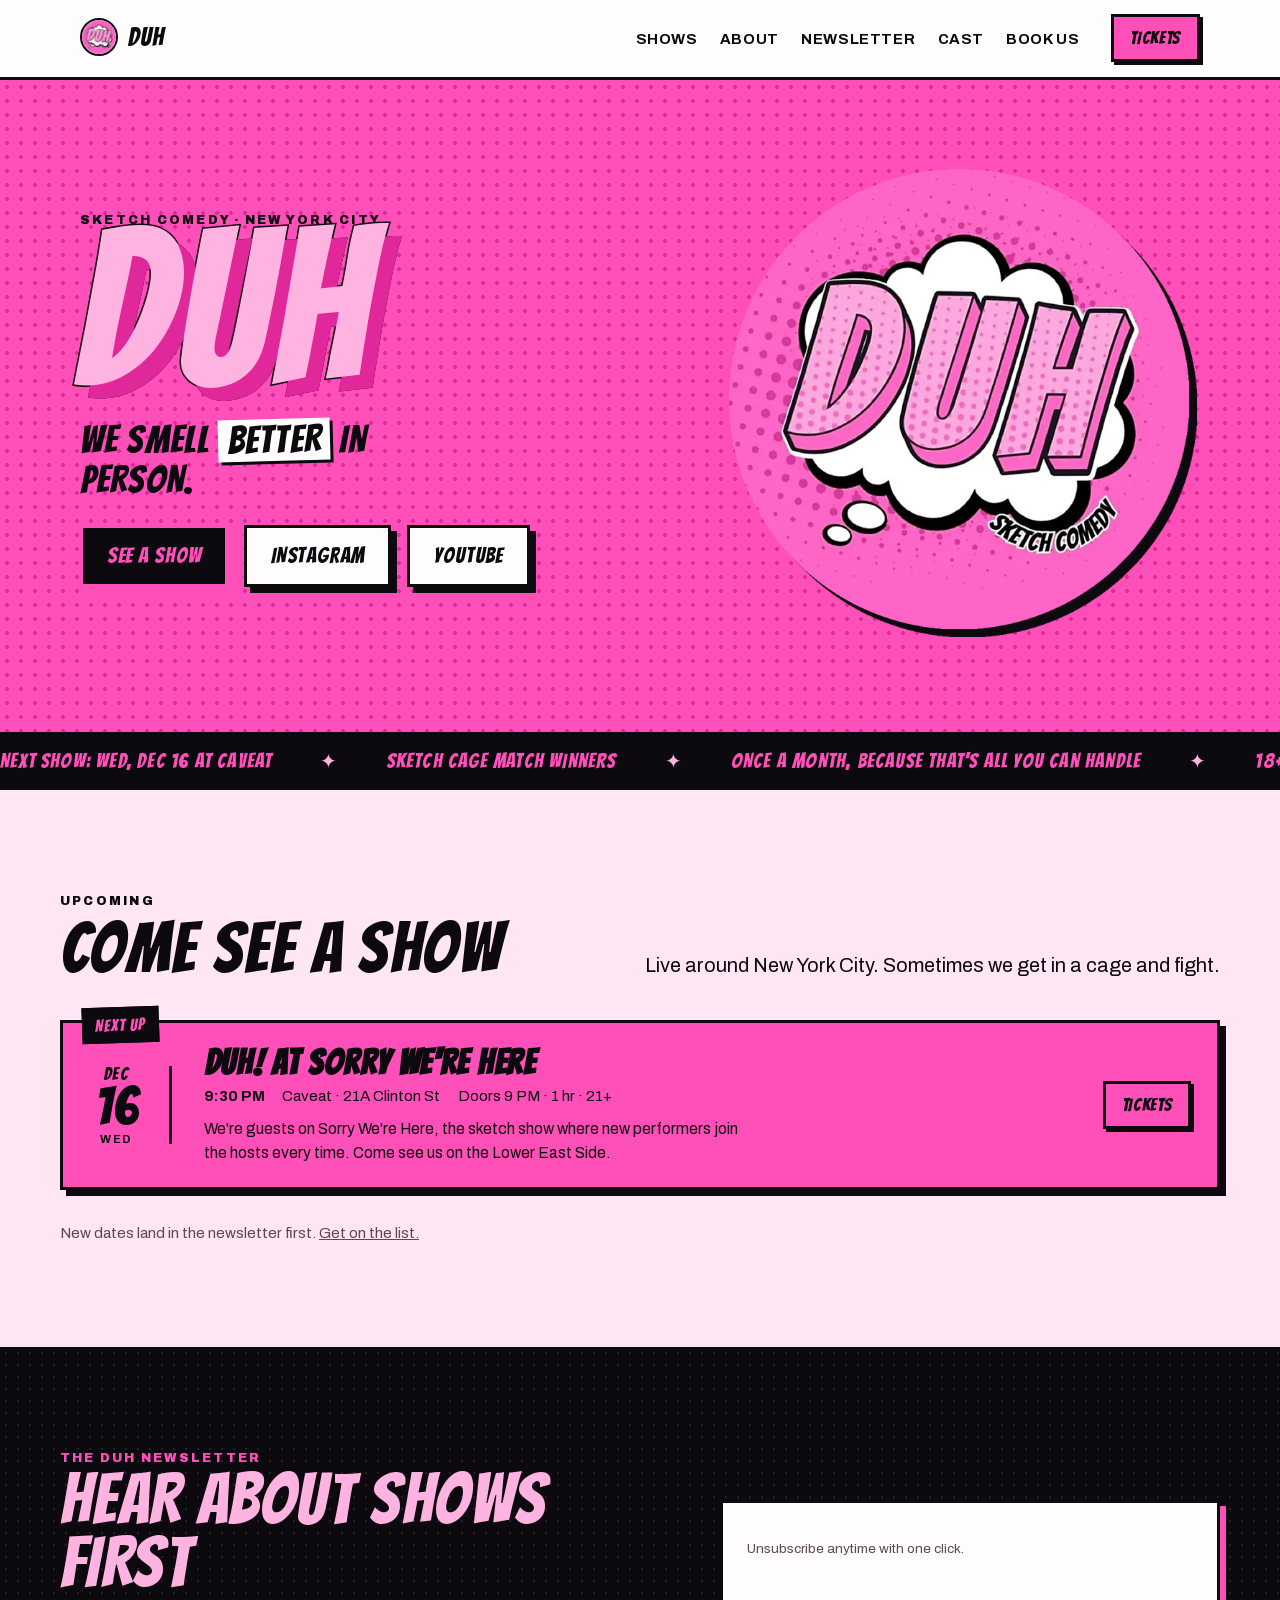
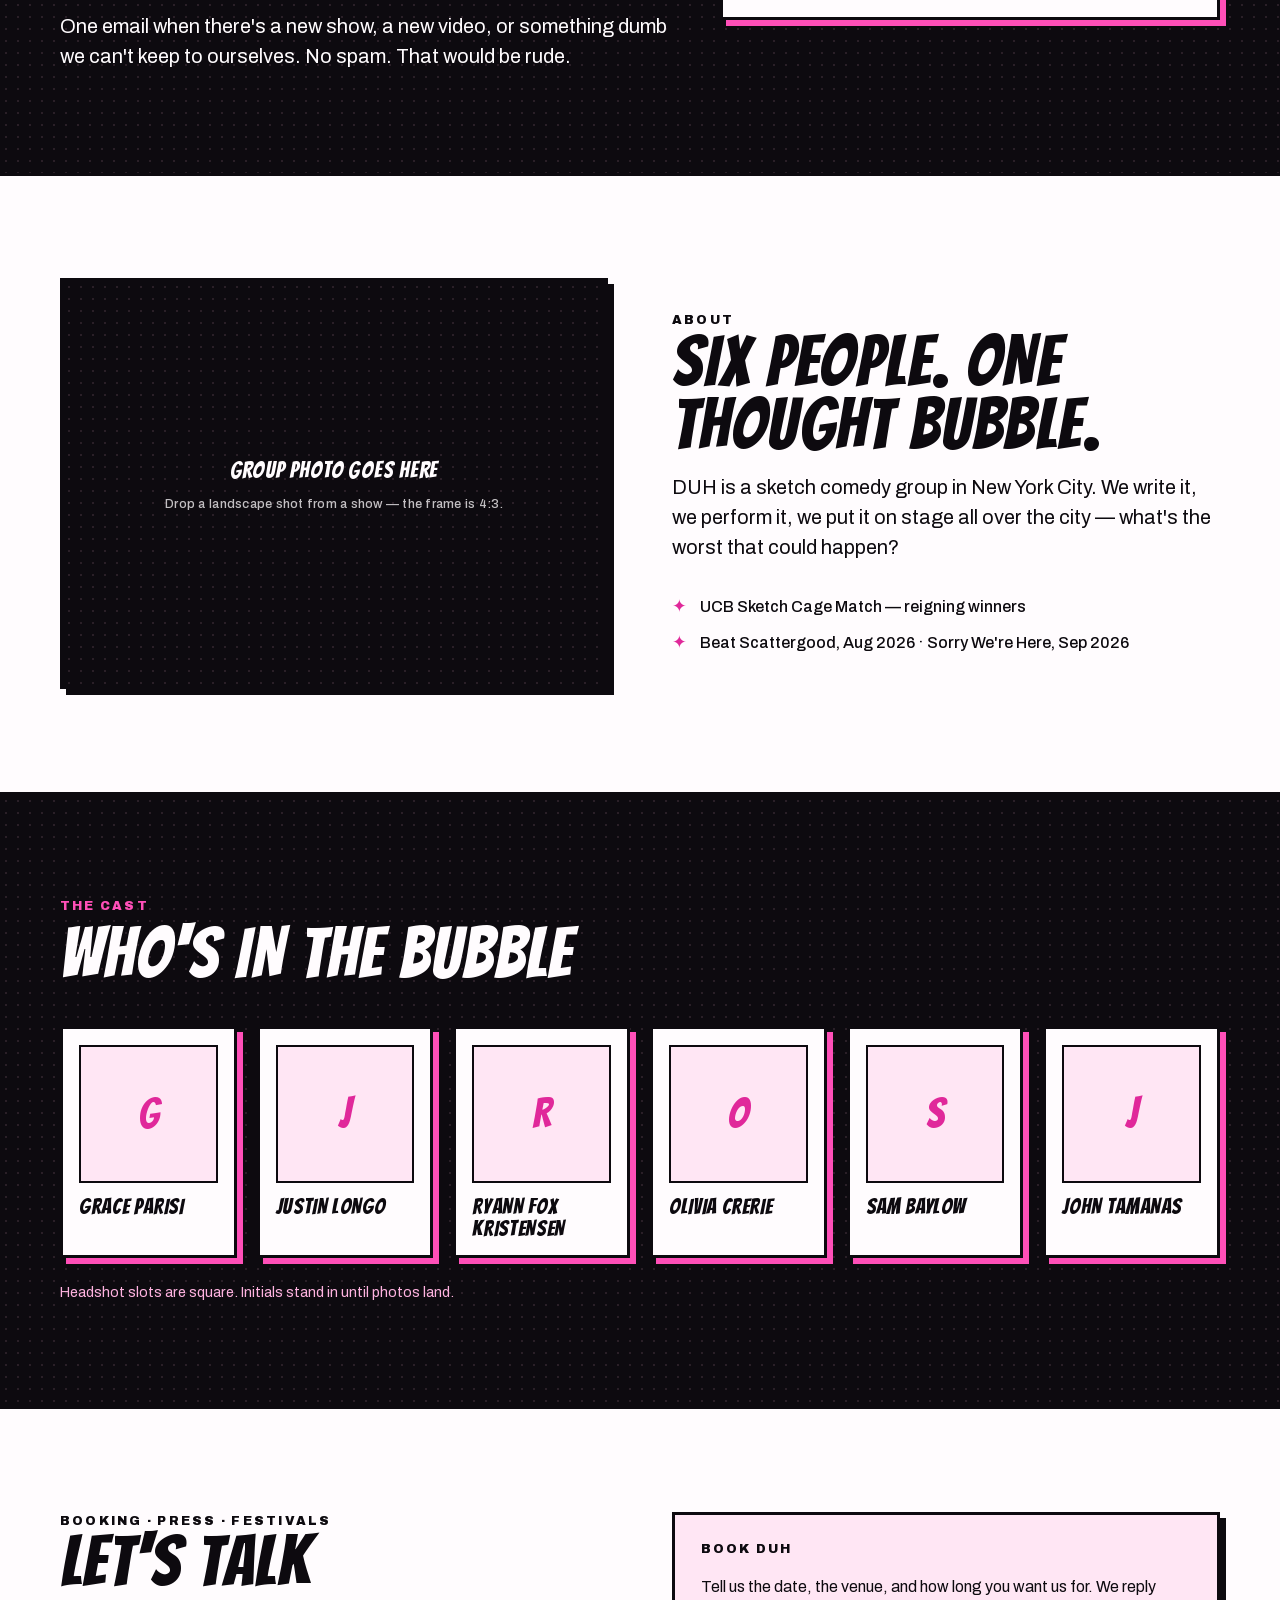
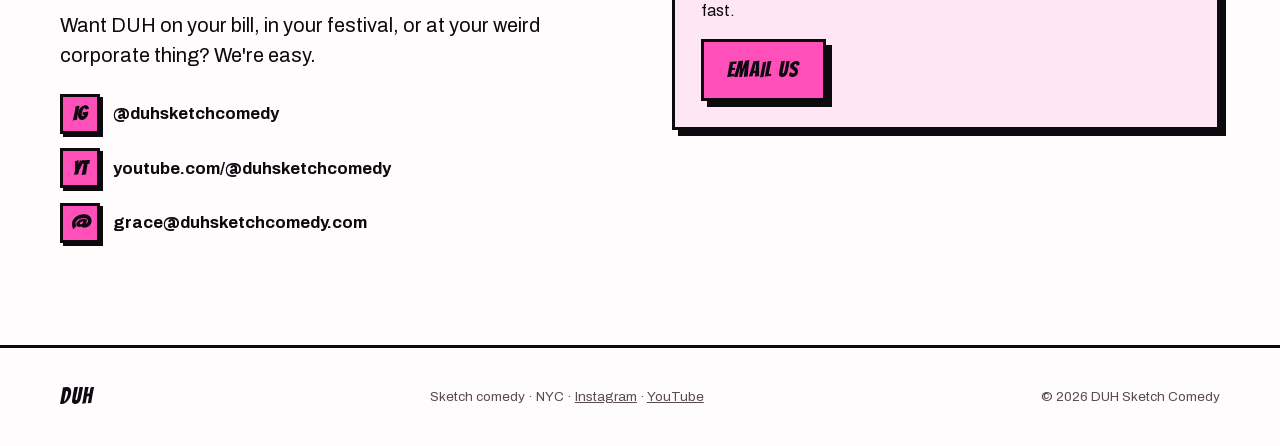
==== blog/index.html @ 2ca90cf0 "Blog backend, hidden until the first post Posts are markdown files in posts/ listed in posts/posts.j" ====
<!doctype html>
<html lang="en">
<head>
<meta charset="utf-8">
<meta name="viewport" content="width=device-width, initial-scale=1">
<link rel="icon" href="/assets/favicon.png">
<meta name="theme-color" content="#FF4FB8">
<link rel="preload" href="/assets/bangers.woff2" as="font" type="font/woff2" crossorigin>
<link rel="preload" href="/assets/archivo.woff2" as="font" type="font/woff2" crossorigin>
<link rel="stylesheet" href="/assets/blog.css">
<!-- Hidden until a published post exists; with none, the script sends visitors home. -->
<style>body.loading{visibility:hidden}</style>
<title>Blog — DUH Sketch Comedy</title>
<meta name="description" content="The DUH blog.">
</head>
<body class="loading">
<nav class="nav" aria-label="Primary">
  <div class="in">
    <a class="brand" href="/"><img src="/assets/logo-small.webp" alt="" width="38" height="38">DUH</a>
    <ul>
      <li><a href="/#shows">Shows</a></li>
      <li><a href="/#about">About</a></li>
      <li><a href="/blog/" aria-current="page">Blog</a></li>
      <li><a href="/#list">Newsletter</a></li>
      <li><a href="/#cast">Cast</a></li>
      <li><a href="/#contact">Book us</a></li>
    </ul>
    <a class="btn sm cta" href="/#shows">Tickets</a>
  </div>
</nav>

<header class="blog-head halftone">
  <div class="in">
    <p class="eyebrow">From the desk of DUH</p>
    <h1 class="display comic" id="blog-name">The DUH Blog</h1>
    <p class="lede" id="blog-intro">Hot takes, cold opens and things we couldn't fit in a sketch.</p>
    <div class="chips" id="chips" hidden></div>
  </div>
</header>

<main class="blog-main">
  <div class="in">
    <div id="feature"></div>
    <ul class="rows" id="rows"></ul>
    <div class="cta-box">
      <strong>Get the newsletter</strong>
      <a class="btn" href="/#list">Sign me up</a>
    </div>
  </div>
</main>

<footer>
  <div class="in">
    <span class="word">DUH</span>
    <span>Sketch comedy · NYC · <a href="https://www.instagram.com/duhsketchcomedy/" target="_blank" rel="noopener">Instagram</a> · <a href="https://www.youtube.com/@duhsketchcomedy" target="_blank" rel="noopener">YouTube</a></span>
    <span>© <span id="yr">2026</span> DUH Sketch Comedy</span>
  </div>
</footer>

<script src="/assets/blog.js"></script>
<script>
/* ── SETTINGS: blog name and intro line (from the copy doc) ── */
var BLOG_NAME  = 'The DUH Blog';
var BLOG_INTRO = "Hot takes, cold opens and things we couldn't fit in a sketch.";

(function(){
  var B = window.DuhBlog, E = B.esc;
  document.getElementById('yr').textContent = new Date().getFullYear();
  document.getElementById('blog-name').textContent = BLOG_NAME;
  document.getElementById('blog-intro').textContent = BLOG_INTRO;
  document.title = BLOG_NAME + ' — DUH Sketch Comedy';

  function href(p){ return '/blog/post.html?p=' + encodeURIComponent(p.slug); }
  function thumb(p){ return '<div class="thumb">' + (p.image ? '<img src="'+E(B.safeUrl(p.image))+'" alt="" loading="lazy">' : '<span class="w">DUH</span>') + '</div>'; }
  function meta(p){ return '<span class="meta">' + E(B.niceDate(p.date)) + (p.author ? ' · ' + E(p.author) : '') + '</span>'; }
  function tag(p){ return p.category ? '<span class="tag-pill">' + E(p.category) + '</span>' : ''; }

  function render(posts, cat){
    var list = cat ? posts.filter(function(p){ return p.category === cat; }) : posts;
    var top = list[0], rest = list.slice(1);
    document.getElementById('feature').innerHTML = top ?
      '<a class="feature" href="'+href(top)+'">' + thumb(top) + '<div>' + tag(top) + '<h2>' + E(top.title) + '</h2>' + (top.dek ? '<p>' + E(top.dek) + '</p>' : '') + meta(top) + '</div></a>' : '';
    document.getElementById('rows').innerHTML = rest.map(function(p){
      return '<li class="row"><a href="'+href(p)+'">' + thumb(p) + '<div>' + tag(p) + '<h3>' + E(p.title) + '</h3>' + (p.dek ? '<p>' + E(p.dek) + '</p>' : '') + meta(p) + '</div></a></li>';
    }).join('');
    document.getElementById('rows').hidden = !rest.length;
  }

  B.loadPosts().then(function(posts){
    if(!posts.length){ location.replace('/'); return; }
    var cats = posts.map(function(p){ return p.category; }).filter(function(c,i,a){ return c && a.indexOf(c) === i; });
    if(cats.length > 1){
      var chips = document.getElementById('chips');
      chips.innerHTML = ['All'].concat(cats).map(function(c,i){ return '<button class="chip" type="button" aria-pressed="'+(i===0)+'" data-cat="'+(i?E(c):'')+'">'+E(c)+'</button>'; }).join('');
      chips.hidden = false;
      chips.addEventListener('click', function(e){
        var b = e.target.closest('.chip'); if(!b) return;
        chips.querySelectorAll('.chip').forEach(function(x){ x.setAttribute('aria-pressed', x === b); });
        render(posts, b.dataset.cat);
      });
    }
    render(posts, '');
    document.body.classList.remove('loading');
  }).catch(function(){ location.replace('/'); });
})();
</script>
</body>
</html>
---- assets/blog.css ----
/* Shared look for the blog pages. Copied from index.html's styles, plus blog styles at the bottom. */
@font-face{font-family:'Archivo';font-style:normal;font-weight:400 900;font-stretch:100%;font-display:swap;src:url(/assets/archivo.woff2) format('woff2');unicode-range:U+0000-00FF, U+0131, U+0152-0153, U+02BB-02BC, U+02C6, U+02DA, U+02DC, U+0304, U+0308, U+0329, U+2000-206F, U+20AC, U+2122, U+2191, U+2193, U+2212, U+2215, U+FEFF, U+FFFD}
@font-face{font-family:'Archivo';font-style:italic;font-weight:400;font-stretch:100%;font-display:swap;src:url(/assets/archivo-italic.woff2) format('woff2');unicode-range:U+0000-00FF, U+0131, U+0152-0153, U+02BB-02BC, U+02C6, U+02DA, U+02DC, U+0304, U+0308, U+0329, U+2000-206F, U+20AC, U+2122, U+2191, U+2193, U+2212, U+2215, U+FEFF, U+FFFD}
@font-face{font-family:'Bangers';font-style:normal;font-weight:400;font-display:swap;src:url(/assets/bangers.woff2) format('woff2');unicode-range:U+0000-00FF, U+0131, U+0152-0153, U+02BB-02BC, U+02C6, U+02DA, U+02DC, U+0304, U+0308, U+0329, U+2000-206F, U+20AC, U+2122, U+2191, U+2193, U+2212, U+2215, U+FEFF, U+FFFD}
:root{
  --pink:      #FF4FB8;   /* logo hot pink */
  --pink-deep: #E0289A;   /* halftone dot pink */
  --pink-pale: #FFB3E0;   /* letter fill */
  --pink-bg:   #FFE6F4;
  --ink:       #0D0A0F;
  --paper:     #FFFCFE;
  --muted:     #5A4A55;
  --line:      #0D0A0F;
  --lw:        3px;       /* comic outline weight */
  --shadow:    6px 6px 0 var(--ink);
  --shadow-sm: 3px 3px 0 var(--ink);
  --display:   'Bangers', 'Impact', sans-serif;
  --body:      'Archivo', system-ui, sans-serif;
  --max:       1160px;
}
*{box-sizing:border-box;margin:0;padding:0}
html{scroll-behavior:smooth;-webkit-text-size-adjust:100%}
@media (prefers-reduced-motion:reduce){html{scroll-behavior:auto}}
body{font-family:var(--body);color:var(--ink);background:var(--paper);line-height:1.5;overflow-x:hidden}
img{display:block;max-width:100%}
a{color:inherit}
::selection{background:var(--ink);color:var(--pink)}

/* halftone texture — the logo's dot field, as a CSS pattern */
.halftone{
  background-color:var(--pink);
  background-image:radial-gradient(var(--pink-deep) 1.6px, transparent 1.7px);
  background-size:14px 14px;
}
.halftone-dark{
  background-color:var(--ink);
  background-image:radial-gradient(#2a1f27 1.4px, transparent 1.5px);
  background-size:12px 12px;
}

/* ── type ───────────────────────────────────────────────────── */
.display{
  font-family:var(--display);
  font-weight:400;
  letter-spacing:.02em;
  line-height:.9;
  text-transform:uppercase;
}
/* comic outlined text: pale fill, ink stroke, hard pink drop */
.comic{
  color:var(--pink-pale);
  -webkit-text-stroke:var(--lw) var(--ink);
  paint-order:stroke fill;
  text-shadow:.06em .06em 0 var(--pink-deep), .06em .06em 0 var(--ink);
}
@supports not (paint-order:stroke fill){ .comic{-webkit-text-stroke:0;color:var(--ink)} }
.eyebrow{
  font-family:var(--body);font-weight:900;font-size:.78rem;letter-spacing:.18em;text-transform:uppercase;
}
h2.display{font-size:clamp(2.6rem,6vw,4.4rem)}
p.lede{font-size:clamp(1.05rem,1.6vw,1.25rem);max-width:56ch;text-wrap:pretty}

/* ── buttons ────────────────────────────────────────────────── */
.btn{
  display:inline-flex;align-items:center;gap:.5em;
  font-family:var(--display);font-size:1.35rem;letter-spacing:.04em;text-transform:uppercase;
  padding:.55em 1.1em;min-height:48px;
  background:var(--pink);color:var(--ink);text-decoration:none;
  border:var(--lw) solid var(--ink);box-shadow:var(--shadow);
  transition:transform .12s ease, box-shadow .12s ease;
  cursor:pointer;
}
.btn:hover{transform:translate(-2px,-2px);box-shadow:8px 8px 0 var(--ink)}
.btn:active{transform:translate(3px,3px);box-shadow:3px 3px 0 var(--ink)}
.btn:focus-visible{outline:3px solid var(--ink);outline-offset:3px}
.btn.ghost{background:var(--paper)}
.btn.ink{background:var(--ink);color:var(--pink);border-color:var(--pink);box-shadow:6px 6px 0 var(--pink)}
.btn.ink:hover{box-shadow:8px 8px 0 var(--pink)}
.btn.sm{font-size:1.1rem;padding:.45em .9em;min-height:44px;box-shadow:var(--shadow-sm)}
.btn.sm:hover{box-shadow:5px 5px 0 var(--ink)}

/* ── nav ────────────────────────────────────────────────────── */
.nav{
  position:sticky;top:0;z-index:50;
  background:var(--paper);border-bottom:var(--lw) solid var(--ink);
}
.nav .in{max-width:var(--max);margin:0 auto;padding:.7rem 1.25rem;display:flex;align-items:center;gap:1.5rem}
.nav .brand{display:flex;align-items:center;gap:.6rem;text-decoration:none;font-family:var(--display);font-size:1.6rem;letter-spacing:.04em}
.nav .brand img{width:38px;height:38px;border-radius:50%;border:2px solid var(--ink)}
.nav ul{list-style:none;display:flex;gap:1.4rem;margin-left:auto;font-weight:700;font-size:.92rem;letter-spacing:.04em;text-transform:uppercase}
.nav a:not(.btn){text-decoration:none;padding:.25em 0;border-bottom:3px solid transparent}
.nav a:not(.btn):hover{border-bottom-color:var(--pink)}
.nav .cta{margin-left:.5rem}
@media (max-width:760px){ .nav ul{display:none} .nav .cta{margin-left:auto} }
/* ── footer ─────────────────────────────────────────────────── */
footer{border-top:var(--lw) solid var(--ink);padding:2rem 1.25rem;font-size:.85rem;color:var(--muted)}
footer .in{max-width:var(--max);margin:0 auto;display:flex;flex-wrap:wrap;justify-content:space-between;gap:1rem;align-items:center}
footer .word{font-family:var(--display);font-size:1.4rem;color:var(--ink);letter-spacing:.04em}
[hidden]{display:none!important}
.empty{background:var(--paper);border:var(--lw) dashed var(--ink);padding:1.6rem;font-weight:500}

/* ── blog ───────────────────────────────────────────────────── */
.nav a[aria-current]{border-bottom-color:var(--pink)!important}
.blog-head{border-bottom:var(--lw) solid var(--ink);padding:clamp(2.5rem,6vw,4.5rem) 1.25rem}
.blog-head .in,.blog-main .in{max-width:var(--max);margin:0 auto}
.blog-head h1{font-size:clamp(3.6rem,11vw,8rem);line-height:.85;margin:.3rem 0 1rem}
.blog-head .lede{font-size:clamp(1.05rem,1.6vw,1.25rem);max-width:56ch;font-weight:500}
.chips{display:flex;flex-wrap:wrap;gap:.6rem;margin-top:1.6rem}
.chip{font:inherit;font-weight:900;font-size:.78rem;letter-spacing:.12em;text-transform:uppercase;background:var(--paper);color:var(--ink);border:2px solid var(--ink);padding:.45em .85em;box-shadow:var(--shadow-sm);cursor:pointer;min-height:36px}
.chip[aria-pressed="true"]{background:var(--ink);color:var(--pink)}
.blog-main{padding:clamp(2.5rem,6vw,4.5rem) 1.25rem}
.tag-pill{display:inline-block;font-weight:900;font-size:.72rem;letter-spacing:.14em;text-transform:uppercase;background:var(--pink);border:2px solid var(--ink);padding:.2em .6em}
.ph-badge{display:inline-block;font-weight:900;font-size:.72rem;letter-spacing:.14em;text-transform:uppercase;background:var(--ink);color:var(--pink);padding:.25em .6em;margin-left:.4rem}
.meta{font-size:.85rem;color:var(--muted);font-weight:600}
.thumb{background-color:var(--pink);background-image:radial-gradient(var(--pink-deep) 1.6px, transparent 1.7px);background-size:14px 14px;border:var(--lw) solid var(--ink);display:grid;place-items:center;overflow:hidden}
.thumb img{width:100%;height:100%;object-fit:cover}
.thumb .w{font-family:var(--display);font-size:clamp(2rem,5vw,3.4rem);color:var(--pink-pale);-webkit-text-stroke:2px var(--ink);paint-order:stroke fill;letter-spacing:.04em}
/* featured (top) post */
.feature{display:grid;grid-template-columns:1.2fr 1fr;gap:2rem;align-items:center;text-decoration:none;background:var(--paper);border:var(--lw) solid var(--ink);box-shadow:var(--shadow);padding:1.25rem;margin-bottom:3rem}
.feature .thumb{aspect-ratio:16/10}
.feature h2{font-family:var(--display);font-weight:400;font-size:clamp(2rem,4.4vw,3.2rem);line-height:.95;text-transform:uppercase;letter-spacing:.02em;margin:.7rem 0 .6rem}
.feature p{font-size:1.05rem;margin-bottom:.8rem}
.feature:hover h2{color:var(--pink-deep)}
/* stacked rows */
.rows{list-style:none;display:grid;gap:0;border-top:var(--lw) solid var(--ink)}
.row{border-bottom:2px solid var(--ink)}
.row a{display:grid;grid-template-columns:150px 1fr;gap:1.25rem;align-items:center;padding:1.2rem 0;text-decoration:none}
.row .thumb{aspect-ratio:1}
.row .thumb .w{font-size:2rem}
.row h3{font-size:clamp(1.15rem,2vw,1.45rem);font-weight:900;line-height:1.15;margin:.45rem 0 .3rem}
.row p{color:var(--muted);margin-bottom:.35rem}
.row a:hover h3{color:var(--pink-deep)}
.cta-box{margin-top:3rem;background:var(--ink);color:var(--paper);border:var(--lw) solid var(--ink);box-shadow:6px 6px 0 var(--pink);padding:1.6rem;display:flex;flex-wrap:wrap;gap:1rem;align-items:center;justify-content:space-between}
.cta-box strong{font-family:var(--display);font-weight:400;font-size:1.8rem;letter-spacing:.03em;color:var(--pink);text-transform:uppercase}
@media (max-width:760px){
  .feature{grid-template-columns:1fr}
  .row a{grid-template-columns:96px 1fr;gap:1rem}
}
/* single post */
.post{max-width:720px;margin:0 auto}
.post .back{font-weight:800;text-decoration:none;font-size:.9rem;letter-spacing:.06em;text-transform:uppercase}
.post h1{font-family:var(--display);font-weight:400;font-size:clamp(2.6rem,7vw,4.6rem);line-height:.92;text-transform:uppercase;letter-spacing:.02em;margin:1rem 0 .8rem}
.post .dek{font-size:1.2rem;font-weight:500;margin-bottom:.8rem}
.post .hero-img{aspect-ratio:16/9;margin:1.6rem 0;box-shadow:var(--shadow)}
.ph-note{background:var(--pink-bg);border:var(--lw) dashed var(--ink);padding:1rem 1.2rem;font-weight:700;margin:1.4rem 0}
.body{font-size:1.1rem;line-height:1.7}
.body > *+*{margin-top:1.1rem}
.body h2{font-family:var(--display);font-weight:400;font-size:2rem;letter-spacing:.03em;text-transform:uppercase;line-height:1;margin-top:2rem}
.body h3{font-size:1.25rem;font-weight:900;margin-top:1.6rem}
.body ul,.body ol{padding-left:1.4rem}
.body li+li{margin-top:.4rem}
.body blockquote{border-left:6px solid var(--pink);padding:.2rem 0 .2rem 1rem;font-weight:600}
.body img{border:var(--lw) solid var(--ink);box-shadow:var(--shadow-sm)}
.body a{color:var(--pink-deep);font-weight:700}
.body hr{border:0;border-top:var(--lw) solid var(--ink)}
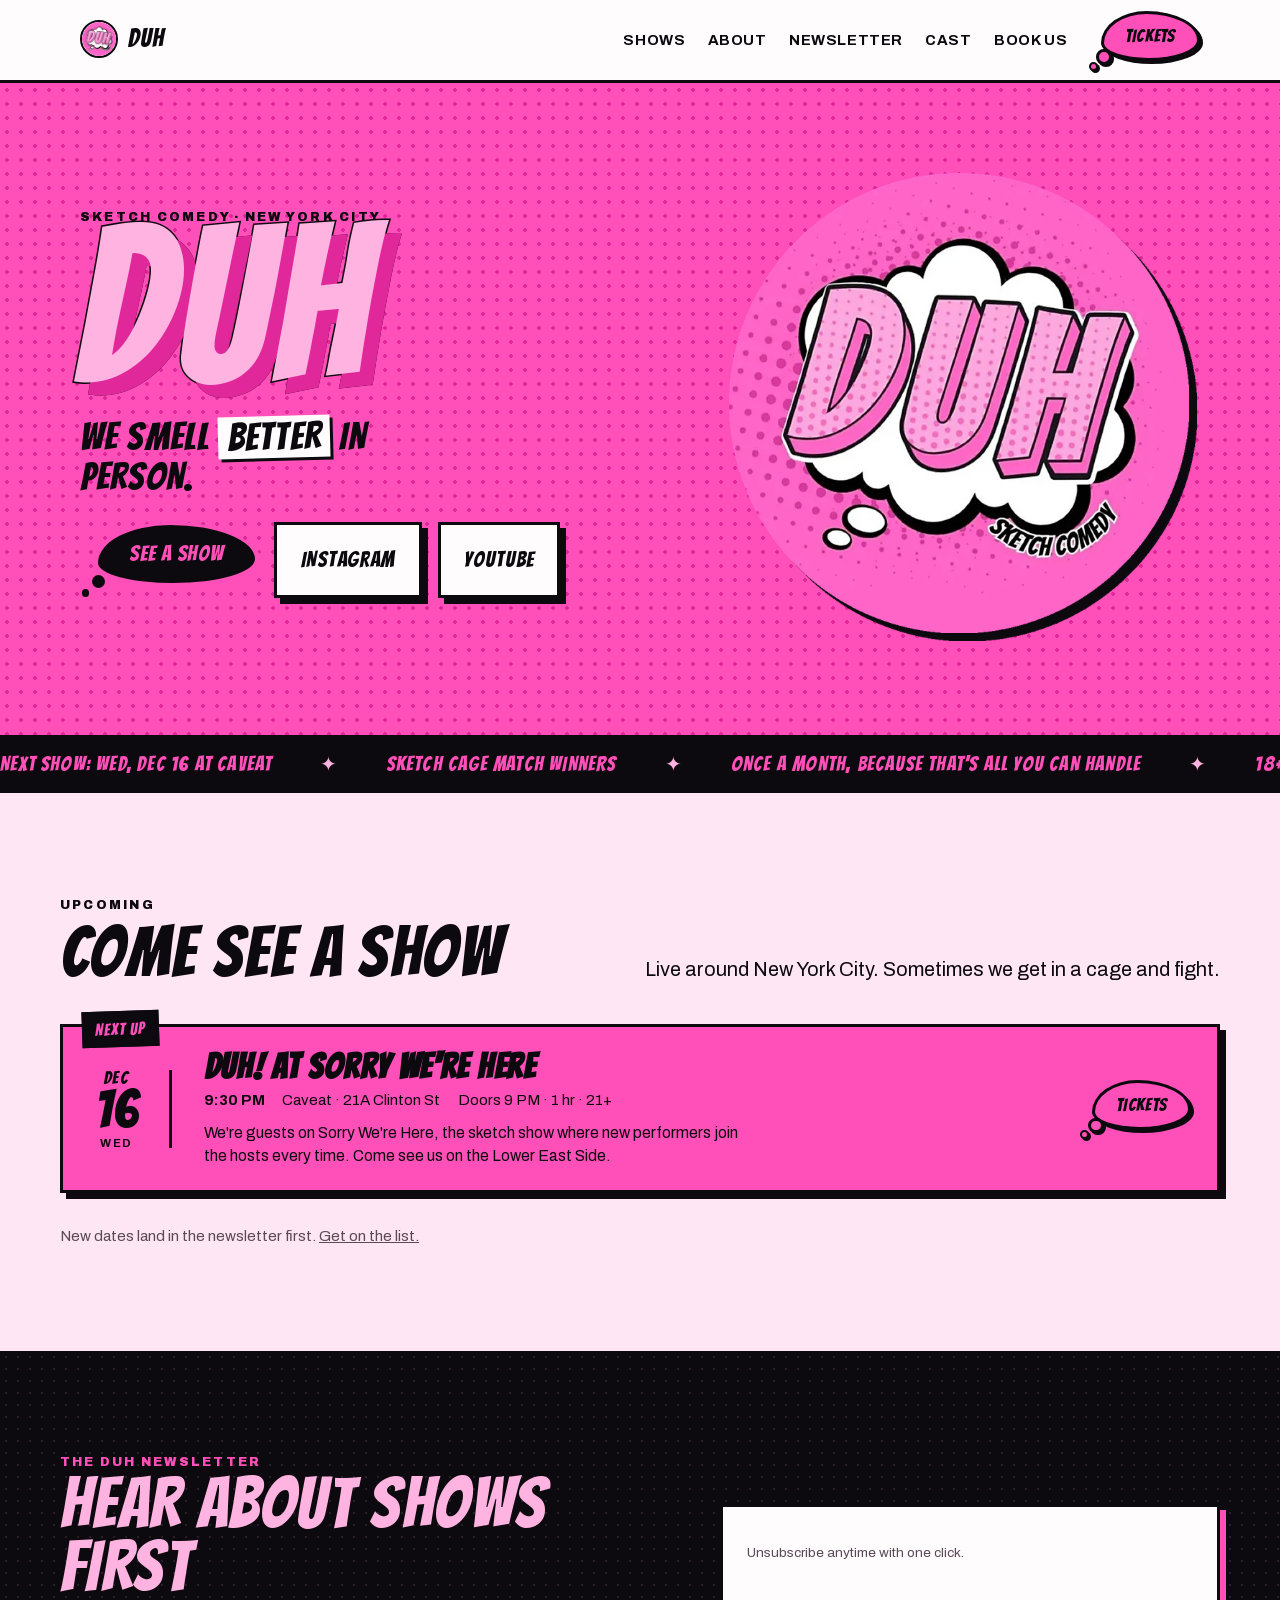
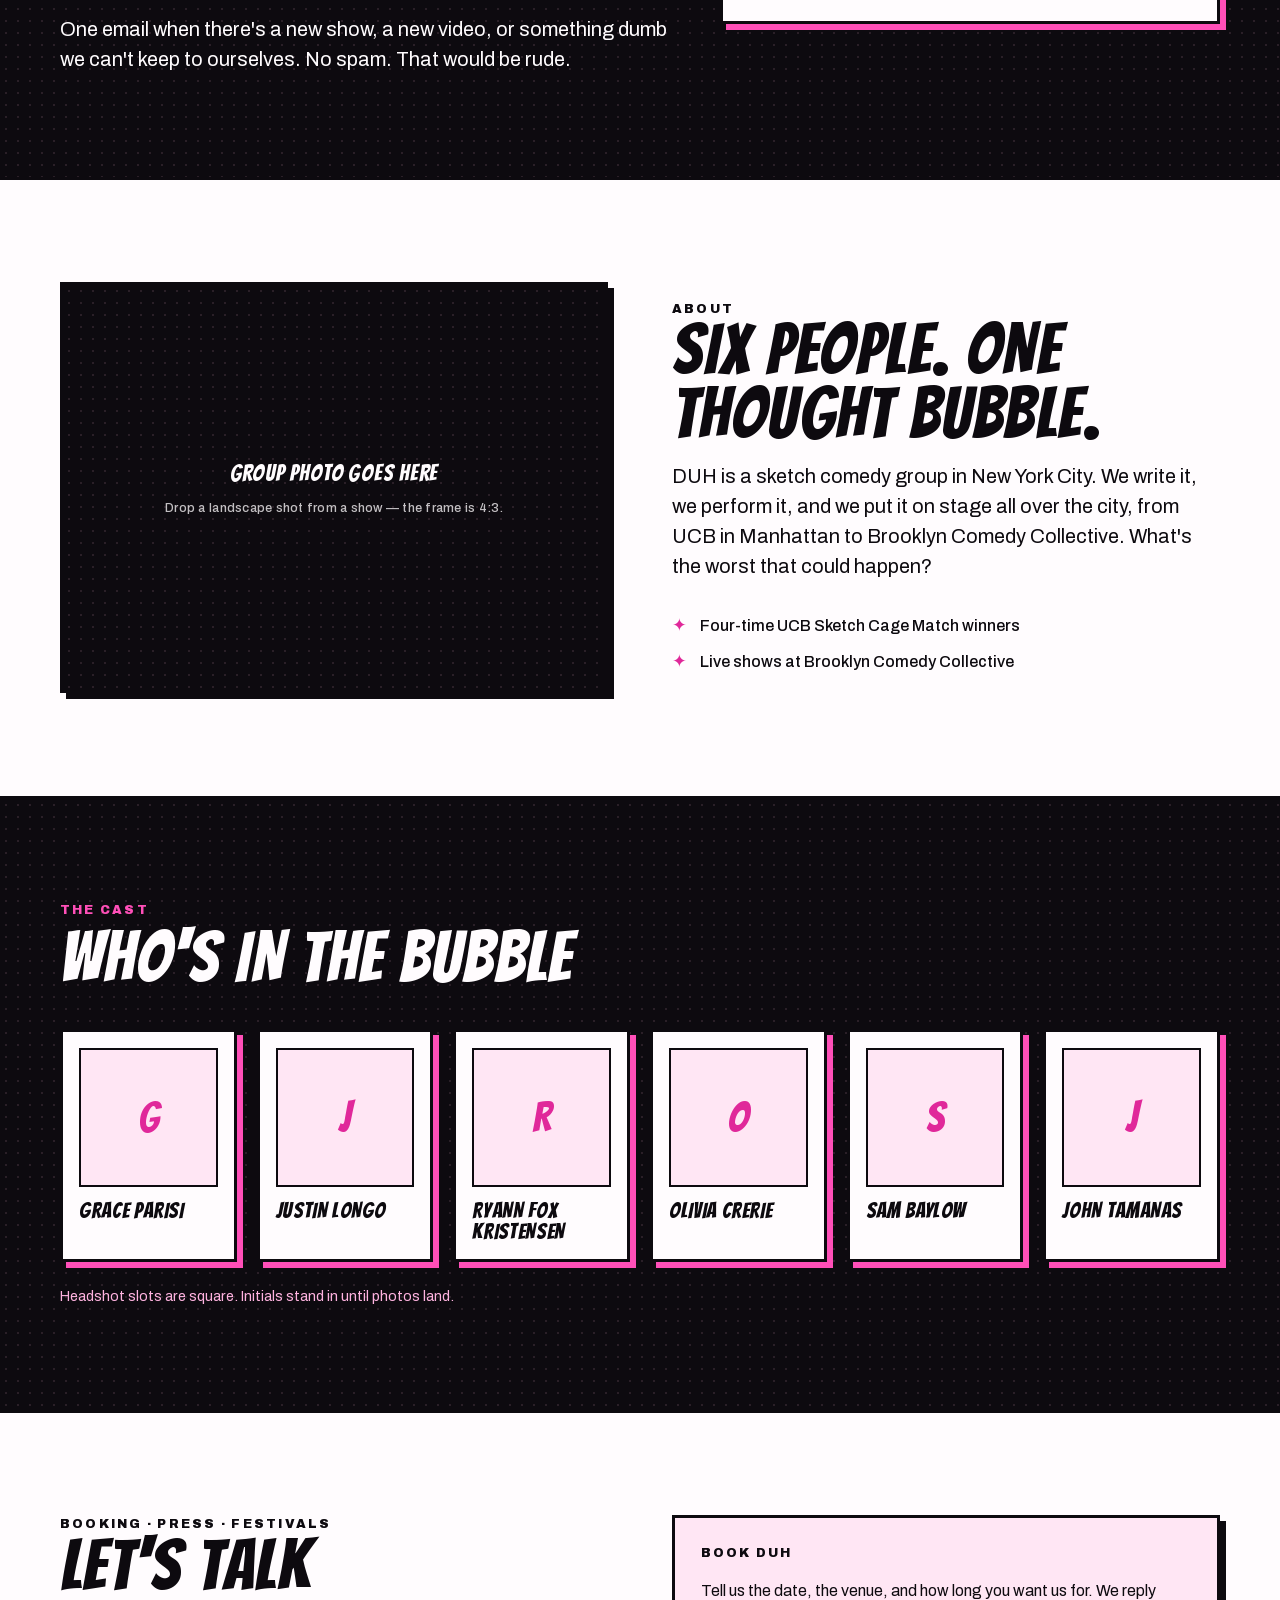
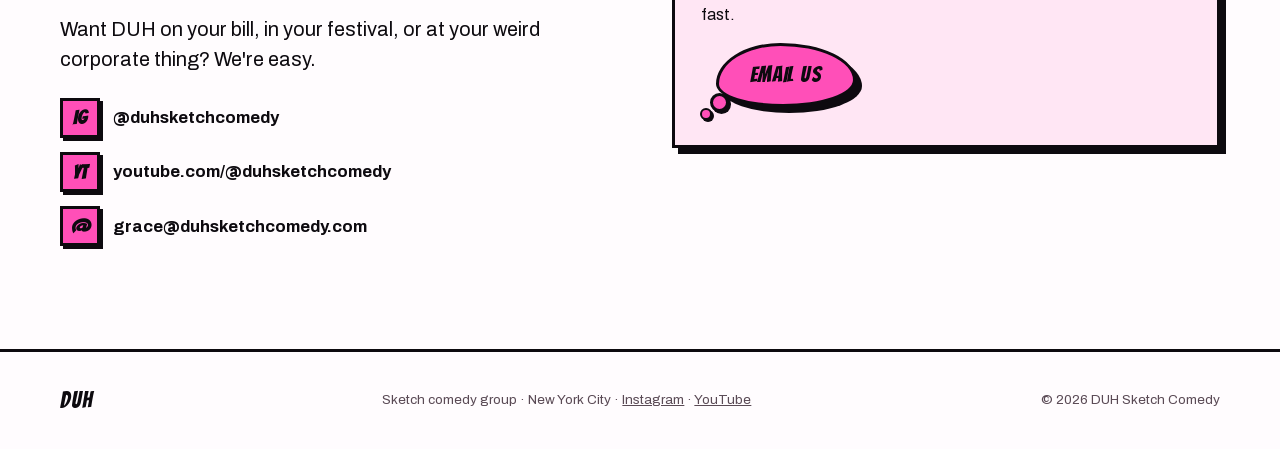
==== commit 7fb23ff4: "Preview: thought-bubble accent buttons Co-Authored-By: Claude Opus 5.5 <noreply@anthropic.com>" ====
--- a/blog/index.html
+++ b/blog/index.html
@@ -8,6 +8,7 @@
 <link rel="preload" href="/assets/bangers.woff2" as="font" type="font/woff2" crossorigin>
 <link rel="preload" href="/assets/archivo.woff2" as="font" type="font/woff2" crossorigin>
 <link rel="stylesheet" href="/assets/blog.css">
+<link rel="stylesheet" href="/assets/bubble.css">
 <!-- Hidden until a published post exists; with none, the script sends visitors home. -->
 <style>body.loading{visibility:hidden}</style>
 <title>Blog — DUH Sketch Comedy</title>
--- a/assets/bubble.css
+++ b/assets/bubble.css
@@ -0,0 +1,41 @@
+/* Thought-bubble buttons: every accented (non-ghost) .btn, plus Kit's signup button.
+   A lumpy cloud outline with two trailing puffs at the bottom left, like a comic thought bubble.
+   Ghost buttons stay square so the bubbles read as the main action. */
+.btn:not(.ghost),
+#kit-embed .formkit-submit{
+  --bshadow:var(--ink);
+  position:relative!important;
+  isolation:isolate;
+  border-radius:46% 54% 52% 48% / 64% 58% 42% 36%!important;
+  padding:.6em 1.45em;
+  margin:0 0 .55em .7em;
+  overflow:visible!important;
+}
+.btn.sm:not(.ghost){padding:.5em 1.2em;margin:0 0 .45em .55em}
+.btn.ink{--bshadow:var(--pink)}
+
+/* the two trailing puffs */
+.btn:not(.ghost)::before,.btn:not(.ghost)::after,
+#kit-embed .formkit-submit::before,#kit-embed .formkit-submit::after{
+  content:"";position:absolute;z-index:-1;border-radius:50%;
+  background:inherit;border:var(--lw) solid;border-color:inherit;
+  box-shadow:2px 2px 0 var(--bshadow);
+  pointer-events:none;
+}
+.btn:not(.ghost)::before,#kit-embed .formkit-submit::before{width:.62em;height:.62em;left:-.42em;bottom:-.38em}
+.btn:not(.ghost)::after,#kit-embed .formkit-submit::after{width:.36em;height:.36em;left:-.86em;bottom:-.72em;border-width:2px}
+.btn.sm:not(.ghost)::before{width:.55em;height:.55em}
+.btn.sm:not(.ghost)::after{width:.3em;height:.3em}
+
+/* Kit's button: keep its full width, give its label the bubble padding */
+#kit-embed .formkit-submit{width:calc(100% - .9em)!important;margin:0 0 .6em .9em!important;padding:0!important}
+#kit-embed .formkit-submit > span{padding:.6em 1.45em!important}
+
+/* focus ring follows the bubble's shape */
+.btn:not(.ghost):focus-visible,#kit-embed .formkit-submit:focus-visible{outline:3px solid var(--ink);outline-offset:4px}
+.btn.ink:focus-visible{outline-color:var(--pink)}
+
+/* full-width bubbles in narrow layouts still leave room for the puffs */
+@media (max-width:640px){ .show > .btn:not(.ghost){margin-left:.7em} }
+@media (forced-colors:active){ .btn:not(.ghost)::before,.btn:not(.ghost)::after{border-color:ButtonText} }
+@media (max-width:760px){ .nav .btn.cta:not(.ghost){margin-left:auto} }
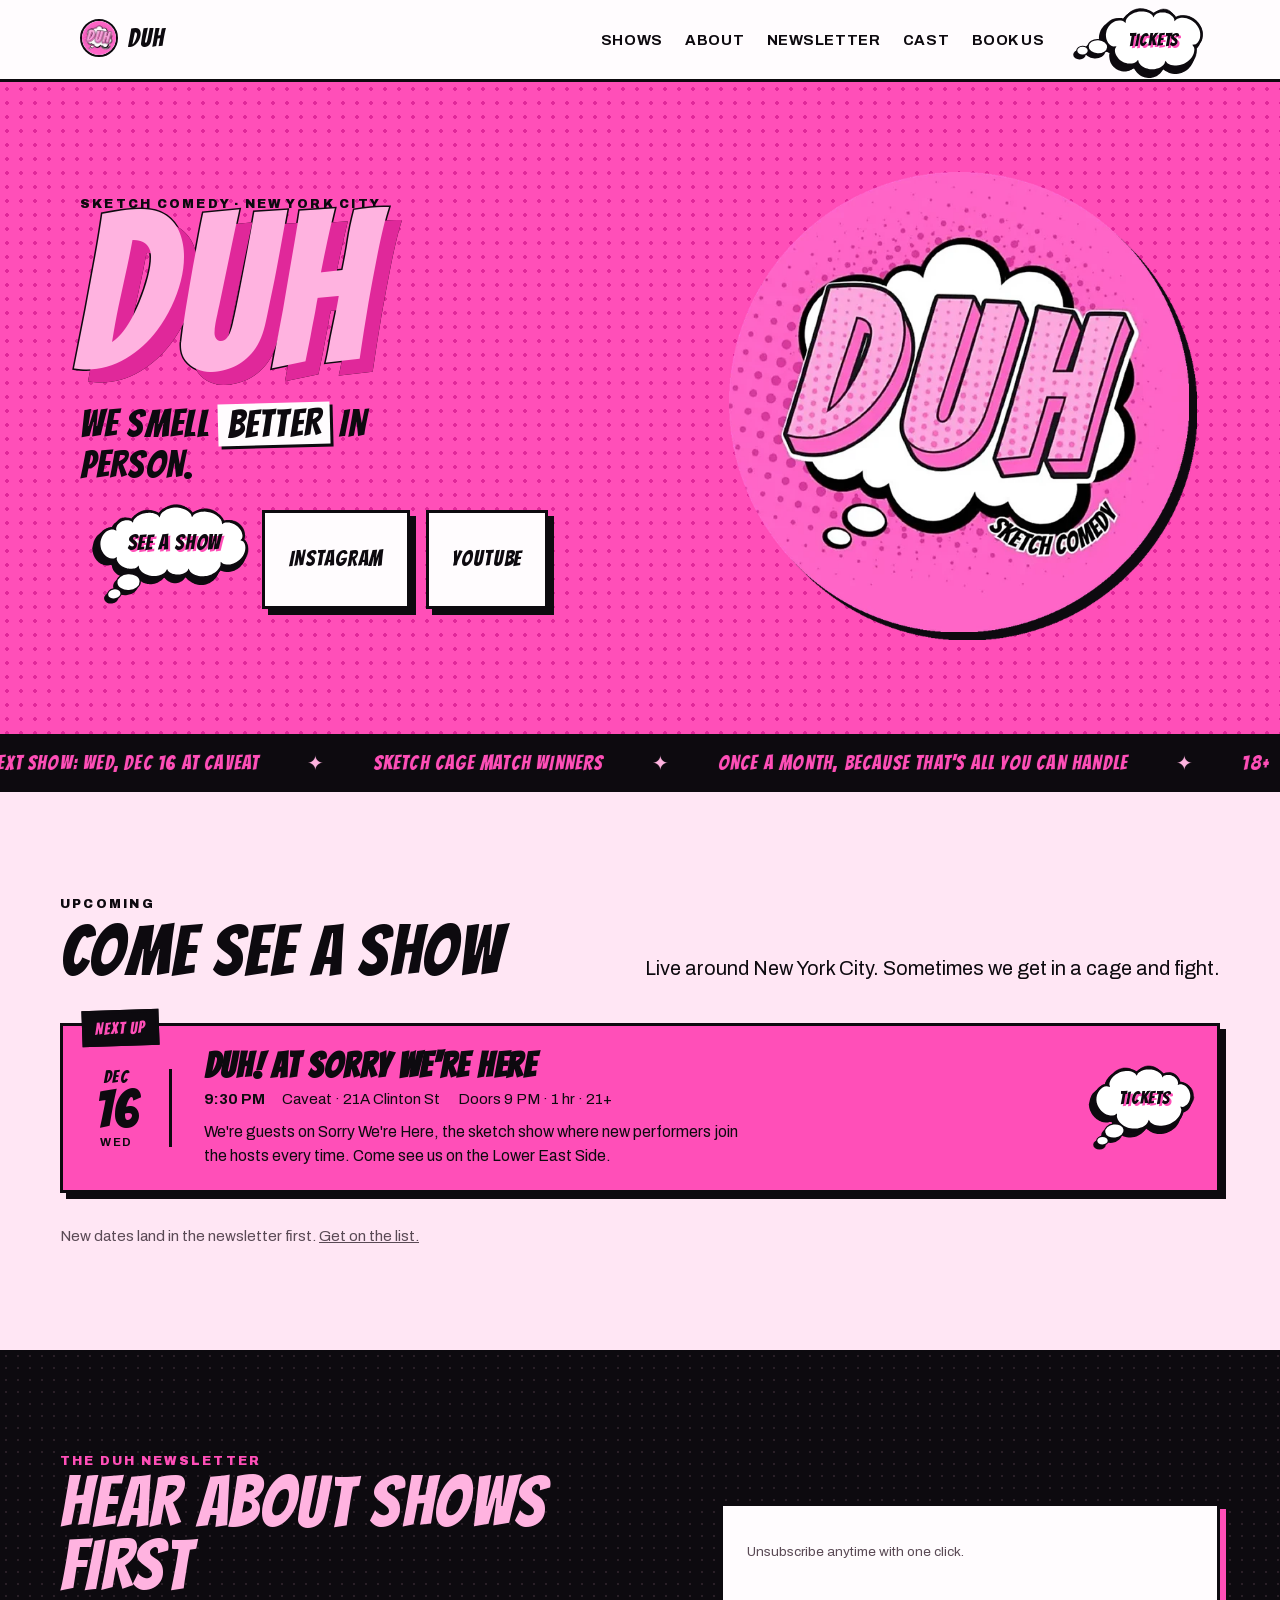
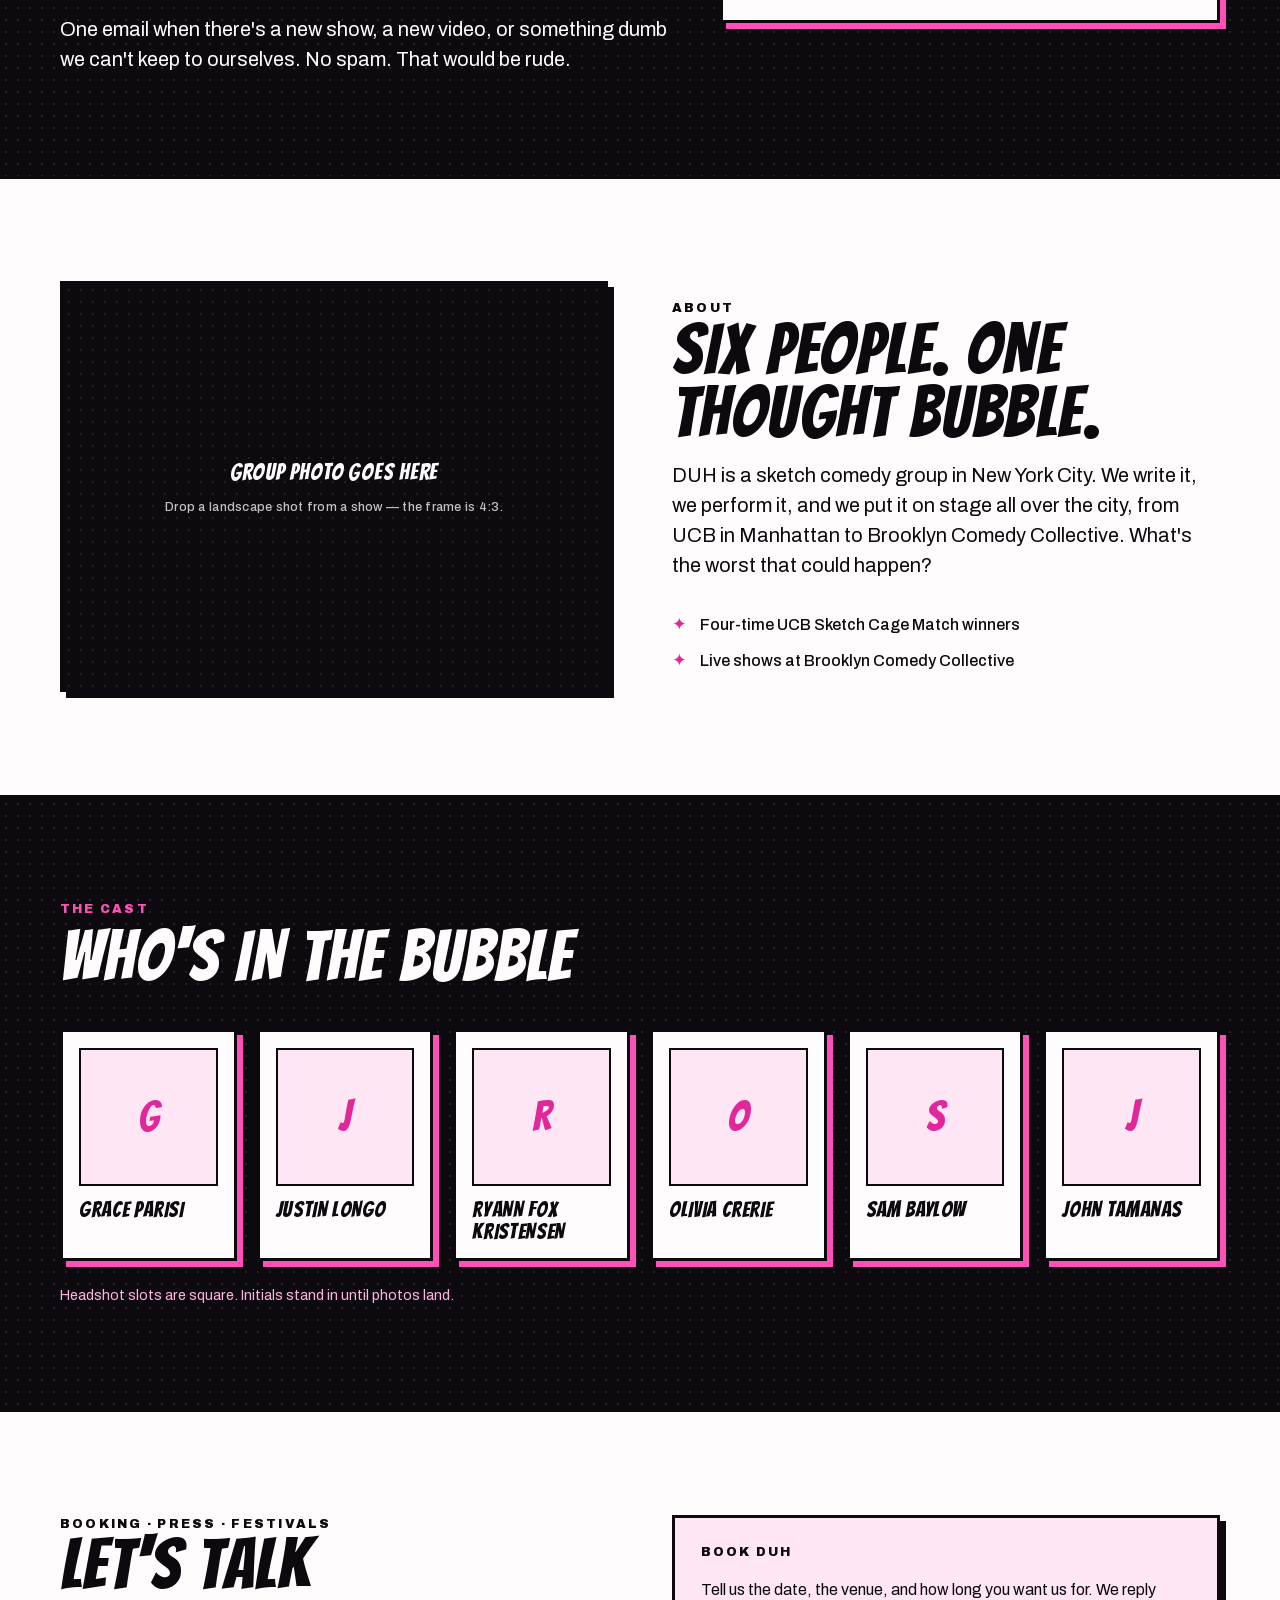
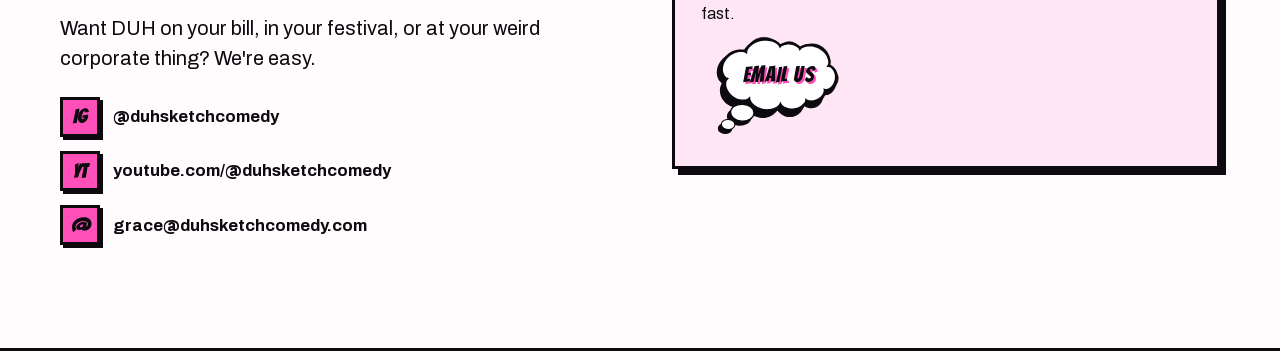
==== commit 94b600c1: "Preview: each button its own hand-drawn oval thought bubble assets/bubble.js draws a seeded, distinc" ====
--- a/blog/index.html
+++ b/blog/index.html
@@ -8,7 +8,7 @@
 <link rel="preload" href="/assets/bangers.woff2" as="font" type="font/woff2" crossorigin>
 <link rel="preload" href="/assets/archivo.woff2" as="font" type="font/woff2" crossorigin>
 <link rel="stylesheet" href="/assets/blog.css">
-<link rel="stylesheet" href="/assets/bubble.css">
+<link rel="stylesheet" href="/assets/bubble.css"><script src="/assets/bubble.js" defer></script>
 <!-- Hidden until a published post exists; with none, the script sends visitors home. -->
 <style>body.loading{visibility:hidden}</style>
 <title>Blog — DUH Sketch Comedy</title>
--- a/assets/bubble.css
+++ b/assets/bubble.css
@@ -1,41 +1,47 @@
-/* Thought-bubble buttons: every accented (non-ghost) .btn, plus Kit's signup button.
-   A lumpy cloud outline with two trailing puffs at the bottom left, like a comic thought bubble.
-   Ghost buttons stay square so the bubbles read as the main action. */
+/* Thought-bubble buttons, drawn like the white thought bubble in the DUH logo.
+   Applies to every accented (non-ghost) .btn and to Kit's signup button; ghost buttons
+   stay square so the bubbles read as the main action.
+
+   assets/bubble.js draws each button its own hand-inked oval cloud (with the two trailing
+   puffs) and widens the button so the label sits inside the oval. Until it runs, or
+   without JavaScript, the button is a plain white oval with an ink outline and shadow. */
 .btn:not(.ghost),
 #kit-embed .formkit-submit{
-  --bshadow:var(--ink);
-  position:relative!important;
-  isolation:isolate;
-  border-radius:46% 54% 52% 48% / 64% 58% 42% 36%!important;
-  padding:.6em 1.45em;
-  margin:0 0 .55em .7em;
+  position:relative!important;isolation:isolate;
+  background:#fff!important;
+  border:3px solid var(--ink)!important;border-radius:50%!important;
+  box-shadow:-3px 4px 0 var(--ink)!important;
+  color:var(--ink)!important;
+  text-shadow:2px 2px 0 var(--pink);
+  line-height:1;justify-content:center;text-align:center;
+  padding:.9em 1.9em;min-height:0;max-width:100%;
+  margin:0 0 1.5em 1em;
   overflow:visible!important;
 }
-.btn.sm:not(.ghost){padding:.5em 1.2em;margin:0 0 .45em .55em}
-.btn.ink{--bshadow:var(--pink)}
+.btn.sm:not(.ghost){padding:.95em 1.6em;margin:0 0 1.2em .8em}
+.nav .btn.cta:not(.ghost){margin:0 0 0 2.4rem}
+.btn:not(.ghost):hover{transform:translate(-2px,-2px)}
+.btn:not(.ghost):active{transform:translate(2px,2px)}
 
-/* the two trailing puffs */
-.btn:not(.ghost)::before,.btn:not(.ghost)::after,
-#kit-embed .formkit-submit::before,#kit-embed .formkit-submit::after{
-  content:"";position:absolute;z-index:-1;border-radius:50%;
-  background:inherit;border:var(--lw) solid;border-color:inherit;
-  box-shadow:2px 2px 0 var(--bshadow);
-  pointer-events:none;
+/* once the drawing is in, the CSS oval steps aside */
+.btn.bubbled,#kit-embed .formkit-submit.bubbled{background:transparent!important;border-color:transparent!important;box-shadow:none!important}
+.bubble-art{position:absolute;z-index:-1;display:block;pointer-events:none}
+.bubble-art svg{display:block;width:100%;height:100%;overflow:visible}
+
+/* Kit's button: sized to its label, like the other bubbles */
+#kit-embed .formkit-submit{width:auto!important;min-width:0!important;justify-self:start;margin:0 0 1.6em 1em!important;padding:0!important;min-height:0!important}
+#kit-embed .formkit-submit > span{padding:.9em 1.9em!important;line-height:1!important;color:var(--ink)!important}
+#kit-embed .formkit-submit:hover{transform:translate(-2px,-2px)!important}
+
+/* keyboard focus: a dashed oval around the bubble */
+.btn:not(.ghost):focus-visible,#kit-embed .formkit-submit:focus-visible{outline:3px dashed var(--ink);outline-offset:6px}
+
+/* narrow layouts */
+@media (max-width:640px){ .show > .btn:not(.ghost){margin-left:1em;justify-self:start} }
+@media (max-width:760px){ .nav .btn.cta:not(.ghost){margin-left:auto} }
+
+/* Windows high contrast: drop the drawing, keep a plain outlined button */
+@media (forced-colors:active){
+  .bubble-art{display:none}
+  .btn:not(.ghost),#kit-embed .formkit-submit{border:2px solid ButtonText!important}
 }
-.btn:not(.ghost)::before,#kit-embed .formkit-submit::before{width:.62em;height:.62em;left:-.42em;bottom:-.38em}
-.btn:not(.ghost)::after,#kit-embed .formkit-submit::after{width:.36em;height:.36em;left:-.86em;bottom:-.72em;border-width:2px}
-.btn.sm:not(.ghost)::before{width:.55em;height:.55em}
-.btn.sm:not(.ghost)::after{width:.3em;height:.3em}
-
-/* Kit's button: keep its full width, give its label the bubble padding */
-#kit-embed .formkit-submit{width:calc(100% - .9em)!important;margin:0 0 .6em .9em!important;padding:0!important}
-#kit-embed .formkit-submit > span{padding:.6em 1.45em!important}
-
-/* focus ring follows the bubble's shape */
-.btn:not(.ghost):focus-visible,#kit-embed .formkit-submit:focus-visible{outline:3px solid var(--ink);outline-offset:4px}
-.btn.ink:focus-visible{outline-color:var(--pink)}
-
-/* full-width bubbles in narrow layouts still leave room for the puffs */
-@media (max-width:640px){ .show > .btn:not(.ghost){margin-left:.7em} }
-@media (forced-colors:active){ .btn:not(.ghost)::before,.btn:not(.ghost)::after{border-color:ButtonText} }
-@media (max-width:760px){ .nav .btn.cta:not(.ghost){margin-left:auto} }
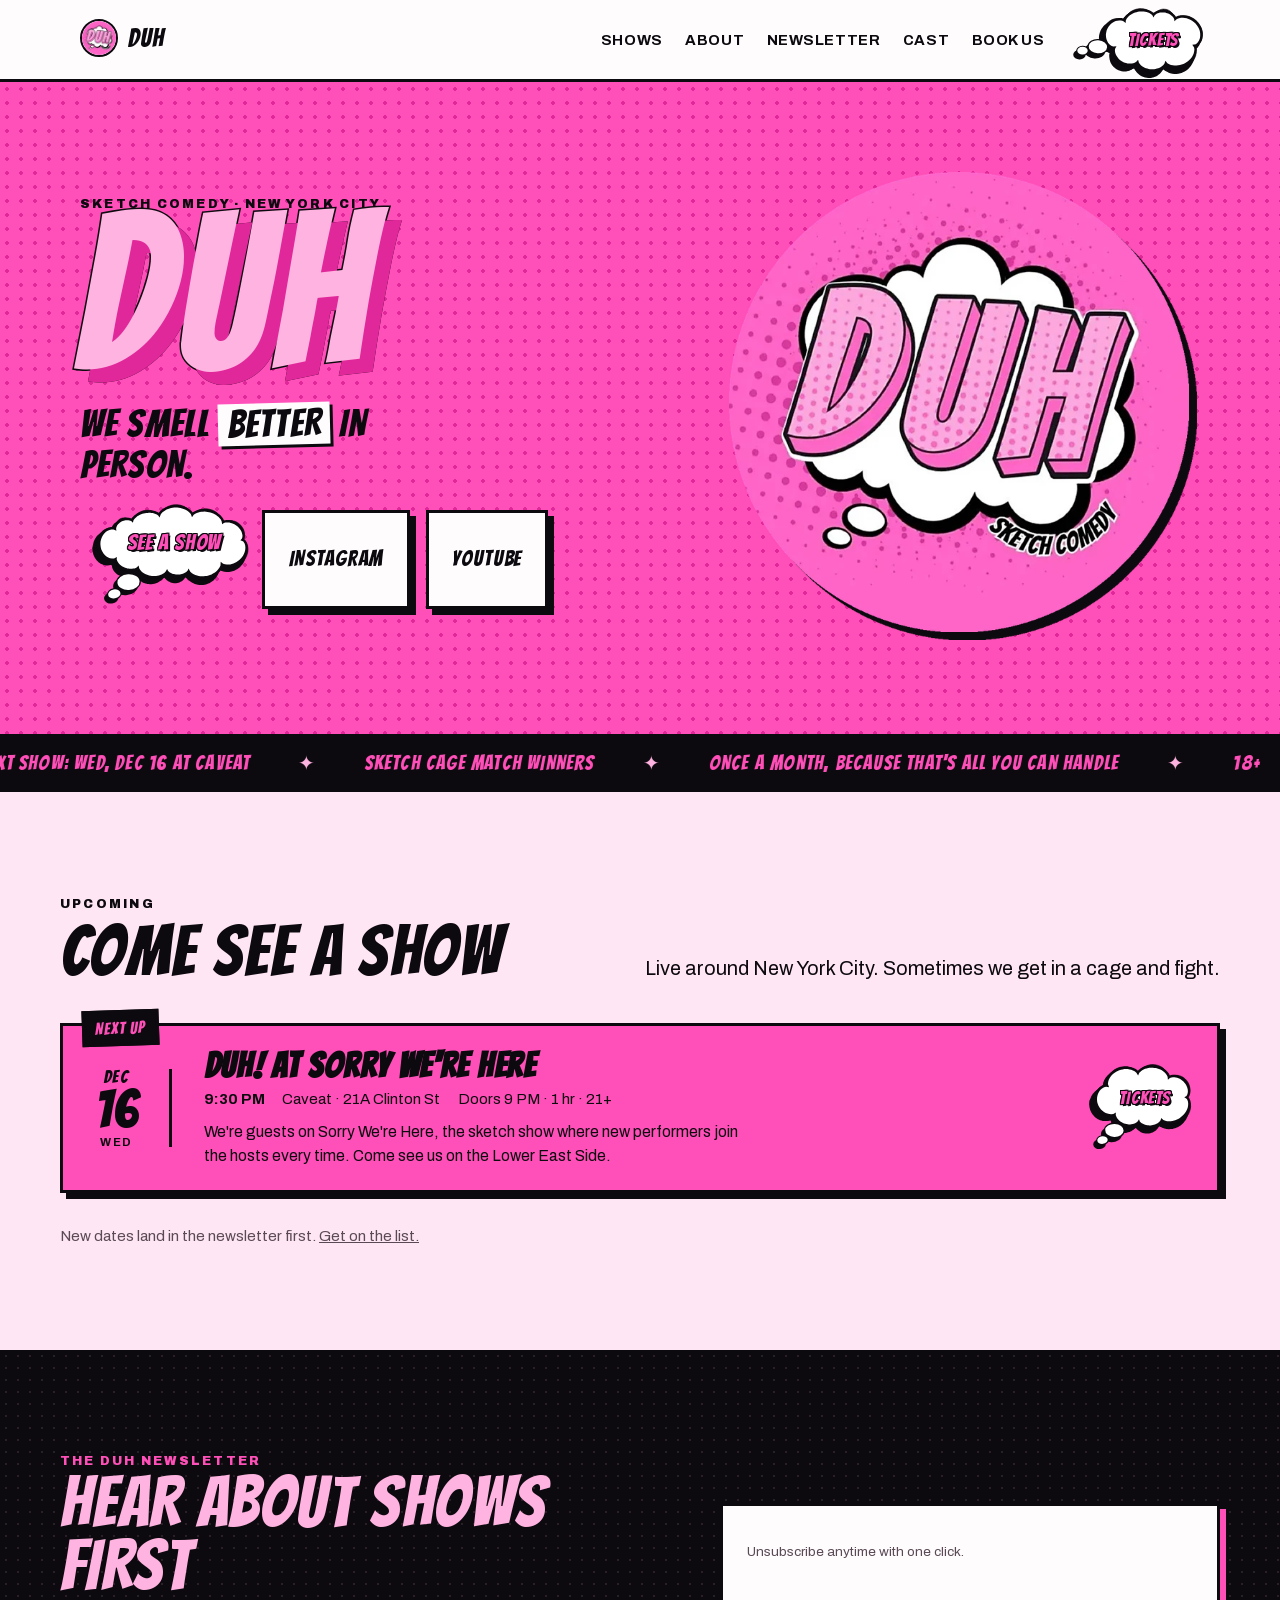
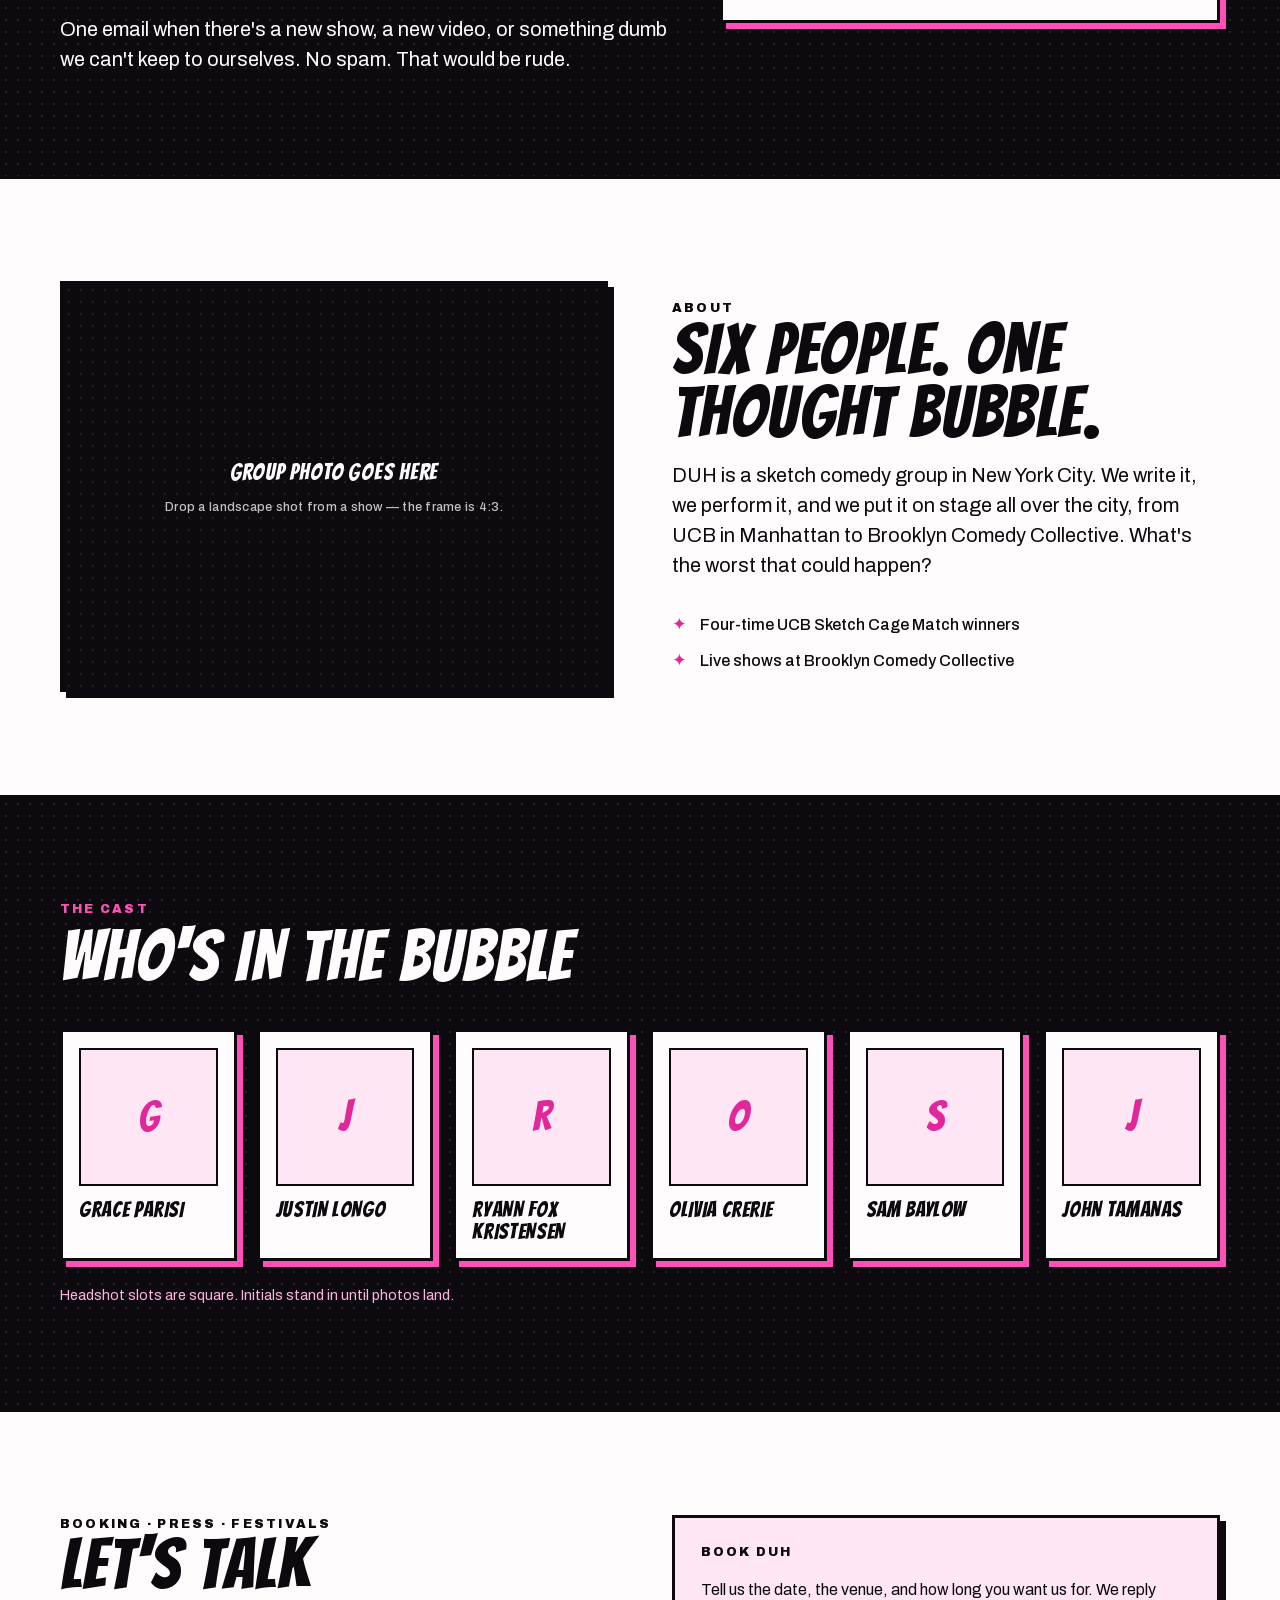
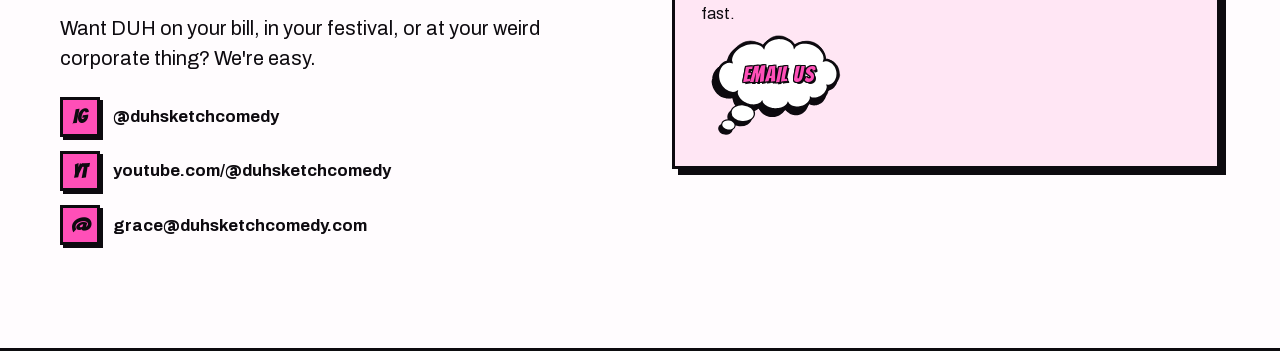
==== commit 2d914e34: "Preview: stack Sign me up on two lines so its bubble stays round Co-Authored-By: Claude Opus 5.5 <no" ====
--- a/blog/index.html
+++ b/blog/index.html
@@ -45,7 +45,7 @@
     <ul class="rows" id="rows"></ul>
     <div class="cta-box">
       <strong>Get the newsletter</strong>
-      <a class="btn" href="/#list">Sign me up</a>
+      <a class="btn" href="/#list" aria-label="Sign me up">Sign me<br>up</a>
     </div>
   </div>
 </main>
--- a/assets/bubble.css
+++ b/assets/bubble.css
@@ -11,8 +11,11 @@
   background:#fff!important;
   border:3px solid var(--ink)!important;border-radius:50%!important;
   box-shadow:-3px 4px 0 var(--ink)!important;
-  color:var(--ink)!important;
-  text-shadow:2px 2px 0 var(--pink);
+  /* lettering like the logo's: pink letters, a thin ink outline, a hard ink drop behind */
+  color:var(--pink)!important;
+  text-shadow:1px 0 0 var(--ink),-1px 0 0 var(--ink),0 1px 0 var(--ink),0 -1px 0 var(--ink),
+    1px 1px 0 var(--ink),-1px -1px 0 var(--ink),1px -1px 0 var(--ink),-1px 1px 0 var(--ink),
+    2px 2px 0 var(--ink);
   line-height:1;justify-content:center;text-align:center;
   padding:.9em 1.9em;min-height:0;max-width:100%;
   margin:0 0 1.5em 1em;
@@ -30,7 +33,7 @@
 
 /* Kit's button: sized to its label, like the other bubbles */
 #kit-embed .formkit-submit{width:auto!important;min-width:0!important;justify-self:start;margin:0 0 1.6em 1em!important;padding:0!important;min-height:0!important}
-#kit-embed .formkit-submit > span{padding:.9em 1.9em!important;line-height:1!important;color:var(--ink)!important}
+#kit-embed .formkit-submit > span{padding:.9em 1.9em!important;line-height:1!important;color:var(--pink)!important}
 #kit-embed .formkit-submit:hover{transform:translate(-2px,-2px)!important}
 
 /* keyboard focus: a dashed oval around the bubble */
@@ -43,5 +46,5 @@
 /* Windows high contrast: drop the drawing, keep a plain outlined button */
 @media (forced-colors:active){
   .bubble-art{display:none}
-  .btn:not(.ghost),#kit-embed .formkit-submit{border:2px solid ButtonText!important}
+  .btn:not(.ghost),#kit-embed .formkit-submit{border:2px solid ButtonText!important;text-shadow:none}
 }
